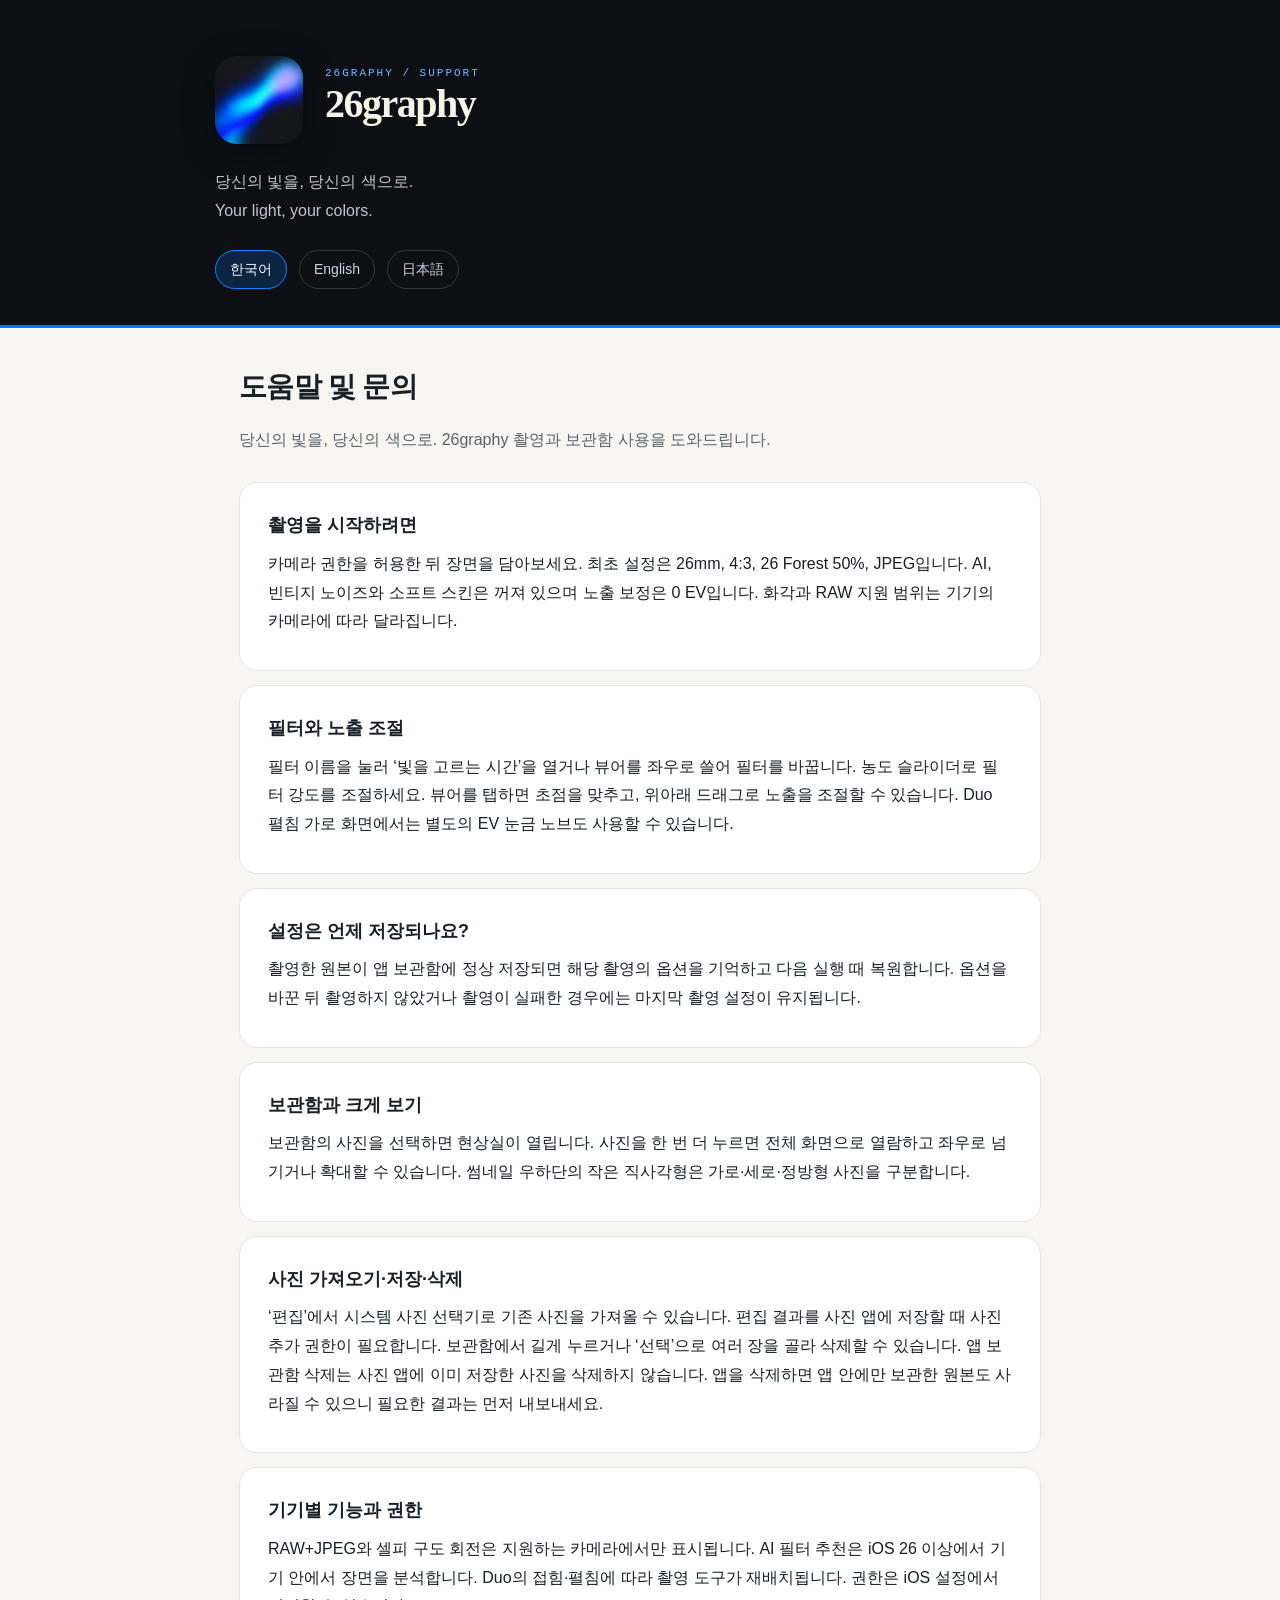
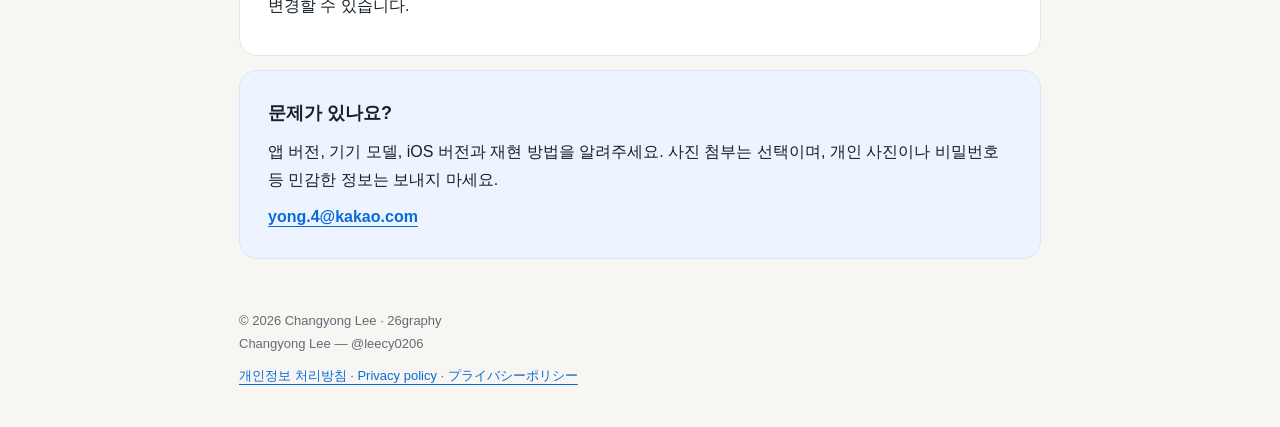
==== index.html @ 50c59bfd "Publish 26graphy support and privacy pages with app icon" ====
<!doctype html><html lang="ko"><head><meta charset="utf-8"><meta name="viewport" content="width=device-width,initial-scale=1"><title>26graphy — 지원 · Support · サポート</title><meta name="description" content="Official 26graphy camera support and privacy information."><link rel="icon" href="app-icon.png"><link rel="stylesheet" href="style.css"></head><body><header><div><div class="identity"><img src="app-icon.png" alt="26graphy 앱 아이콘" width="88" height="88"><div><div class="eyebrow">26GRAPHY / SUPPORT</div><h1>26graphy</h1></div></div><p class="tagline">당신의 빛을, 당신의 색으로.<br>Your light, your colors.</p><nav aria-label="Language"><a href="#ko">한국어</a><a href="#en">English</a><a href="#ja">日本語</a></nav></div></header><main><section data-lang="ko" lang="ko"><h2>도움말 및 문의</h2><p class="intro">당신의 빛을, 당신의 색으로. 26graphy 촬영과 보관함 사용을 도와드립니다.</p><div class="article"><h3>촬영을 시작하려면</h3><p>카메라 권한을 허용한 뒤 장면을 담아보세요. 최초 설정은 26mm, 4:3, 26 Forest 50%, JPEG입니다. AI, 빈티지 노이즈와 소프트 스킨은 꺼져 있으며 노출 보정은 0 EV입니다. 화각과 RAW 지원 범위는 기기의 카메라에 따라 달라집니다.</p></div><div class="article"><h3>필터와 노출 조절</h3><p>필터 이름을 눌러 ‘빛을 고르는 시간’을 열거나 뷰어를 좌우로 쓸어 필터를 바꿉니다. 농도 슬라이더로 필터 강도를 조절하세요. 뷰어를 탭하면 초점을 맞추고, 위아래 드래그로 노출을 조절할 수 있습니다. Duo 펼침 가로 화면에서는 별도의 EV 눈금 노브도 사용할 수 있습니다.</p></div><div class="article"><h3>설정은 언제 저장되나요?</h3><p>촬영한 원본이 앱 보관함에 정상 저장되면 해당 촬영의 옵션을 기억하고 다음 실행 때 복원합니다. 옵션을 바꾼 뒤 촬영하지 않았거나 촬영이 실패한 경우에는 마지막 촬영 설정이 유지됩니다.</p></div><div class="article"><h3>보관함과 크게 보기</h3><p>보관함의 사진을 선택하면 현상실이 열립니다. 사진을 한 번 더 누르면 전체 화면으로 열람하고 좌우로 넘기거나 확대할 수 있습니다. 썸네일 우하단의 작은 직사각형은 가로·세로·정방형 사진을 구분합니다.</p></div><div class="article"><h3>사진 가져오기·저장·삭제</h3><p>‘편집’에서 시스템 사진 선택기로 기존 사진을 가져올 수 있습니다. 편집 결과를 사진 앱에 저장할 때 사진 추가 권한이 필요합니다. 보관함에서 길게 누르거나 ‘선택’으로 여러 장을 골라 삭제할 수 있습니다. 앱 보관함 삭제는 사진 앱에 이미 저장한 사진을 삭제하지 않습니다. 앱을 삭제하면 앱 안에만 보관한 원본도 사라질 수 있으니 필요한 결과는 먼저 내보내세요.</p></div><div class="article"><h3>기기별 기능과 권한</h3><p>RAW+JPEG와 셀피 구도 회전은 지원하는 카메라에서만 표시됩니다. AI 필터 추천은 iOS 26 이상에서 기기 안에서 장면을 분석합니다. Duo의 접힘·펼침에 따라 촬영 도구가 재배치됩니다. 권한은 iOS 설정에서 변경할 수 있습니다.</p></div><div class="article contact"><h3>문제가 있나요?</h3><p>앱 버전, 기기 모델, iOS 버전과 재현 방법을 알려주세요. 사진 첨부는 선택이며, 개인 사진이나 비밀번호 등 민감한 정보는 보내지 마세요.</p><a href="mailto:yong.4@kakao.com?subject=26graphy%20Support">yong.4@kakao.com</a></div></section><section data-lang="en" lang="en"><h2>Help & support</h2><p class="intro">Your light, your colors. Help with the 26graphy camera and library.</p><div class="article"><h3>Start shooting</h3><p>Allow camera access to begin. First-launch settings are 26mm, 4:3, 26 Forest at 50%, JPEG and 0 EV. AI, vintage noise and soft skin are off. Available focal lengths and RAW support depend on the camera.</p></div><div class="article"><h3>Filters and exposure</h3><p>Tap the filter name to open the film library, or swipe left and right across the viewfinder to change filters. Adjust filter strength with the slider. Tap to focus and drag vertically to adjust exposure. The unfolded Duo landscape layout also has a dedicated EV scale.</p></div><div class="article"><h3>When are settings saved?</h3><p>Options are remembered after a captured original is successfully stored in the app library, and restored at the next launch. Changing options without a successful capture does not replace the last captured settings.</p></div><div class="article"><h3>Library and full-screen viewing</h3><p>Select a photo to open the editor, then tap the photo again for full-screen viewing. Swipe between photos and zoom in. The small rectangle at the bottom right of each thumbnail indicates landscape, portrait or square orientation.</p></div><div class="article"><h3>Import, save and delete</h3><p>Use Edit to import an existing image with the system photo picker. Saving a result to Photos requires add-only photo permission. Long-press a library item or select multiple photos to delete them from the app. This does not remove copies already saved to Photos. Export photos you want to keep before deleting the app, as app-only originals may be removed.</p></div><div class="article"><h3>Device features and permissions</h3><p>RAW+JPEG and selfie framing rotation appear only on supported cameras. AI filter suggestions require iOS 26 or later and analyze the scene on your device. Duo controls adapt to folded and unfolded layouts. You can change permissions in iOS Settings.</p></div><div class="article contact"><h3>Need help?</h3><p>Email your app version, device model, iOS version and steps to reproduce the issue. Attachments are optional. Do not send private photos, passwords or other sensitive information.</p><a href="mailto:yong.4@kakao.com?subject=26graphy%20Support">yong.4@kakao.com</a></div></section><section data-lang="ja" lang="ja"><h2>ヘルプ・お問い合わせ</h2><p class="intro">あなたの光を、あなたの色に。26graphyの撮影と保管庫をご案内します。</p><div class="article"><h3>撮影を始める</h3><p>カメラへのアクセスを許可してください。初期設定は26mm、4:3、26 Forest 50%、JPEG、0 EVです。AI・ビンテージノイズ・ソフトスキンはオフです。焦点距離とRAW対応はカメラによって異なります。</p></div><div class="article"><h3>フィルターと露出</h3><p>フィルター名をタップして選択画面を開くか、ビューファインダーを左右にスワイプして変更します。スライダーで強度を調節できます。タップでピントを合わせ、上下のドラッグで露出を調節します。Duoの展開時の横向き画面には専用EV目盛りも表示されます。</p></div><div class="article"><h3>設定の保存</h3><p>撮影したオリジナルがアプリの保管庫に正常に保存されると、その撮影の設定を記憶し、次回起動時に復元します。撮影せずに変更した設定や撮影に失敗した場合は、最後に保存された撮影設定を維持します。</p></div><div class="article"><h3>保管庫と全画面表示</h3><p>写真を選択すると編集画面が開きます。写真をもう一度タップすると全画面表示になり、左右にスワイプして閲覧したり拡大できます。サムネイル右下の小さな四角形は、横向き・縦向き・正方形を示します。</p></div><div class="article"><h3>読み込み・保存・削除</h3><p>「編集」からシステムの写真ピッカーを使って写真を読み込みます。写真アプリに保存する際は写真追加の権限が必要です。長押しや複数選択で保管庫から削除できます。写真アプリに保存済みのコピーは削除されません。アプリを削除するとアプリ内のみの原本は失われる場合があるため、必要な写真は先に書き出してください。</p></div><div class="article"><h3>機能とアクセス権</h3><p>RAW+JPEGと自撮りの構図回転は対応カメラのみで表示されます。AIフィルター提案はiOS 26以降で利用でき、端末内で解析します。Duoは折りたたみ状態に合わせて操作部を配置します。権限はiOSの設定で変更できます。</p></div><div class="article contact"><h3>お問い合わせ</h3><p>アプリのバージョン、端末モデル、iOSのバージョン、再現手順をお知らせください。添付は任意です。個人の写真、パスワードなどの機密情報は送らないでください。</p><a href="mailto:yong.4@kakao.com?subject=26graphy%20Support">yong.4@kakao.com</a></div></section></main><footer>© 2026 Changyong Lee · 26graphy<br>Changyong Lee — @leecy0206<br><a data-local-link="privacy.html" href="privacy.html#ko">개인정보 처리방침 · Privacy policy · プライバシーポリシー</a></footer><script src="language.js"></script></body></html>
---- style.css ----
*{box-sizing:border-box}html{scroll-behavior:smooth}body{margin:0;background:#f7f6f2;color:#172027;font:16px/1.8 -apple-system,BlinkMacSystemFont,"Segoe UI",sans-serif}a{color:#086bdb;text-underline-offset:4px}header{background:#0c1015;color:#f5f2e8;padding:56px 24px 36px;border-bottom:3px solid #007aff}header>div,main,footer{max-width:850px;margin:auto}.identity{display:flex;align-items:center;gap:22px}.identity img{width:88px;height:88px;border-radius:22px;box-shadow:0 8px 32px #0007}h1{font:600 40px/1.15 Georgia,serif;margin:0 0 8px;letter-spacing:-1.5px}.eyebrow{font:11px/1.5 ui-monospace,monospace;letter-spacing:2px;color:#79b8ff}.tagline{margin:24px 0;color:#bdc7d1}nav{display:flex;gap:12px;flex-wrap:wrap}nav a{padding:6px 14px;color:#c9d5e2;border:1px solid #ffffff28;border-radius:24px;text-decoration:none;font-size:14px}nav a[aria-current=true]{color:white;border-color:#1581ff;background:#007aff30}main{padding:32px 24px 12px}section{scroll-margin-top:20px}h2{font-size:28px;letter-spacing:-.7px;line-height:1.35;margin:8px 0 20px}h3{font-size:18px;margin:0 0 8px}p{margin:8px 0}.intro{color:#59636c;margin-bottom:28px}.article{background:#fff;border:1px solid #e4e6e8;border-radius:18px;padding:26px 28px;margin:14px 0}.contact{background:#edf4ff;border-color:#d5e5ff}.contact a{font-weight:600;overflow-wrap:anywhere}.note{font-size:14px;color:#64717c}.back{display:inline-block;margin-top:24px}footer{padding:24px 24px 40px;font-size:13px;color:#626c75}footer a{display:inline-block;margin-top:8px}a:focus-visible{outline:3px solid #007aff;outline-offset:4px}[hidden]{display:none!important}@media(max-width:520px){header{padding:36px 22px 28px}.identity{gap:16px}.identity img{width:72px;height:72px;border-radius:18px}h1{font-size:34px}main{padding:24px 16px}.article{padding:23px 21px}h2{font-size:25px}}@media(prefers-reduced-motion:reduce){html{scroll-behavior:auto}}
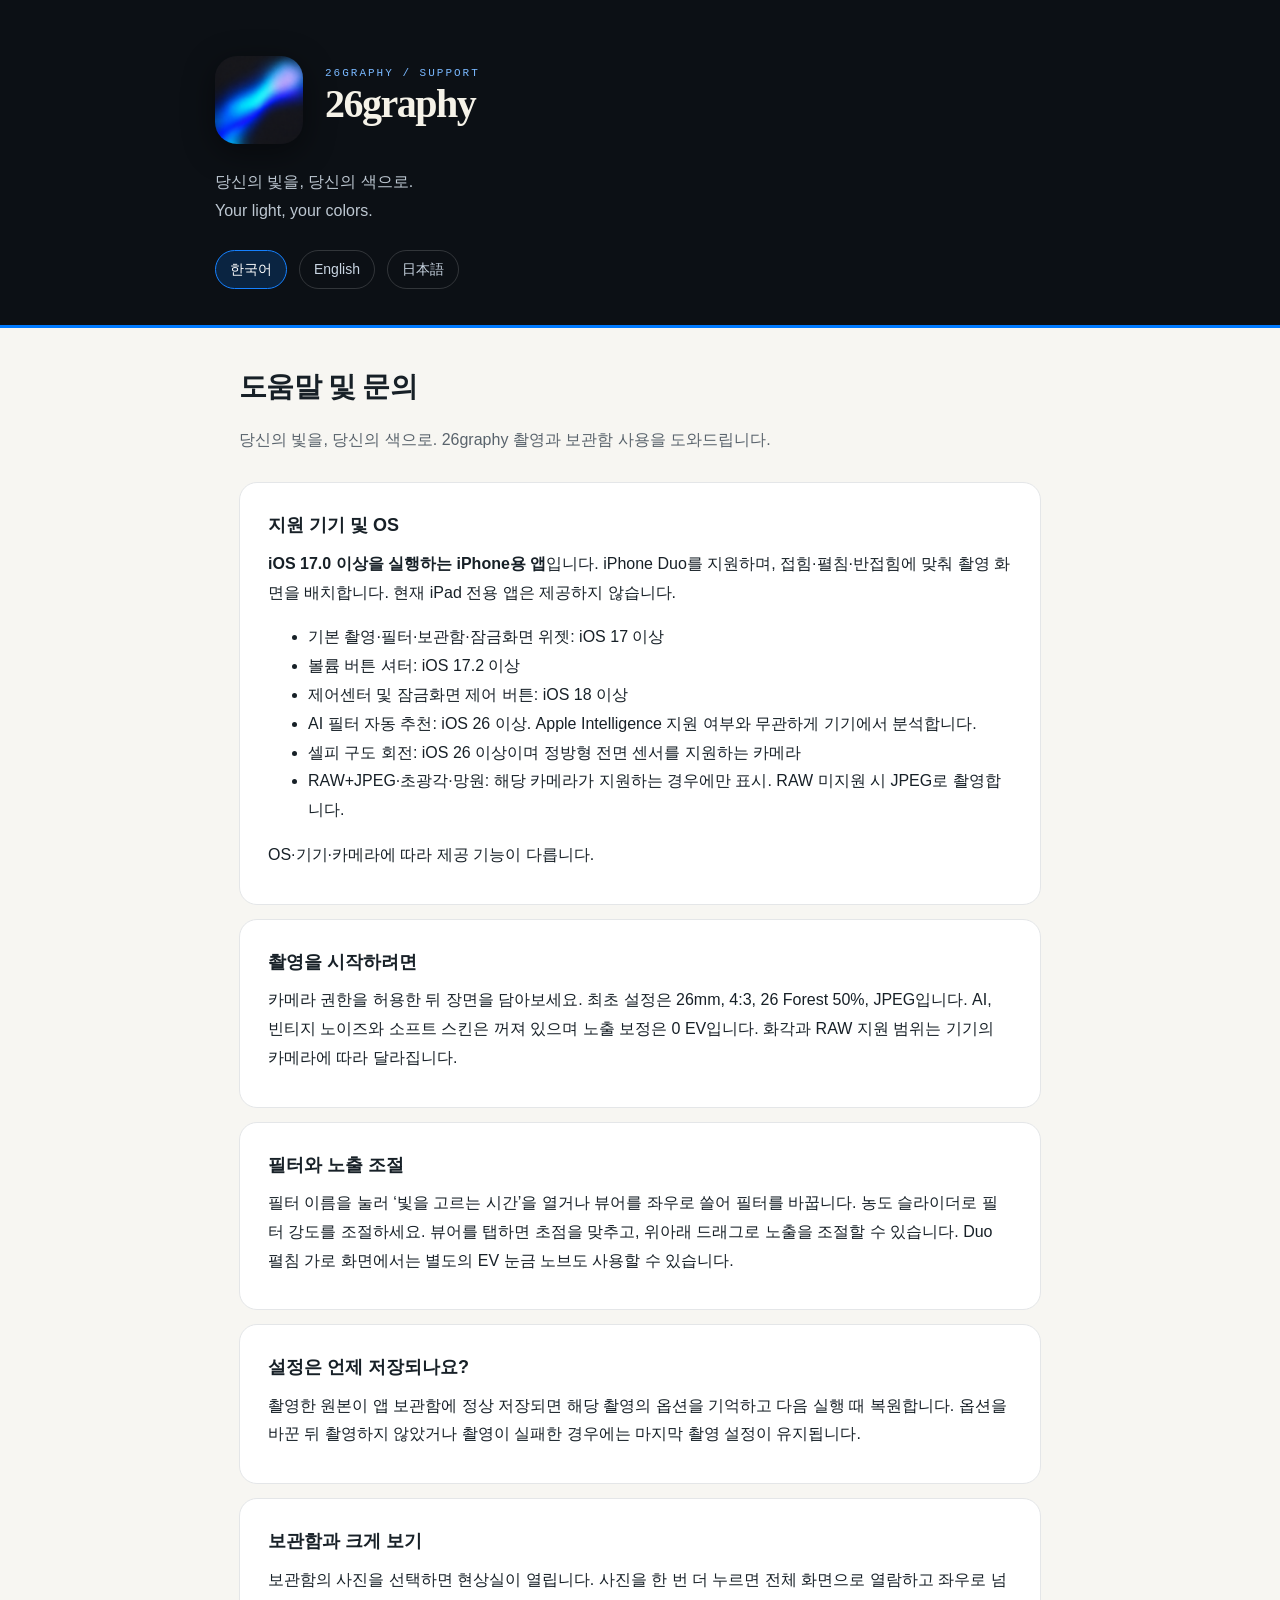
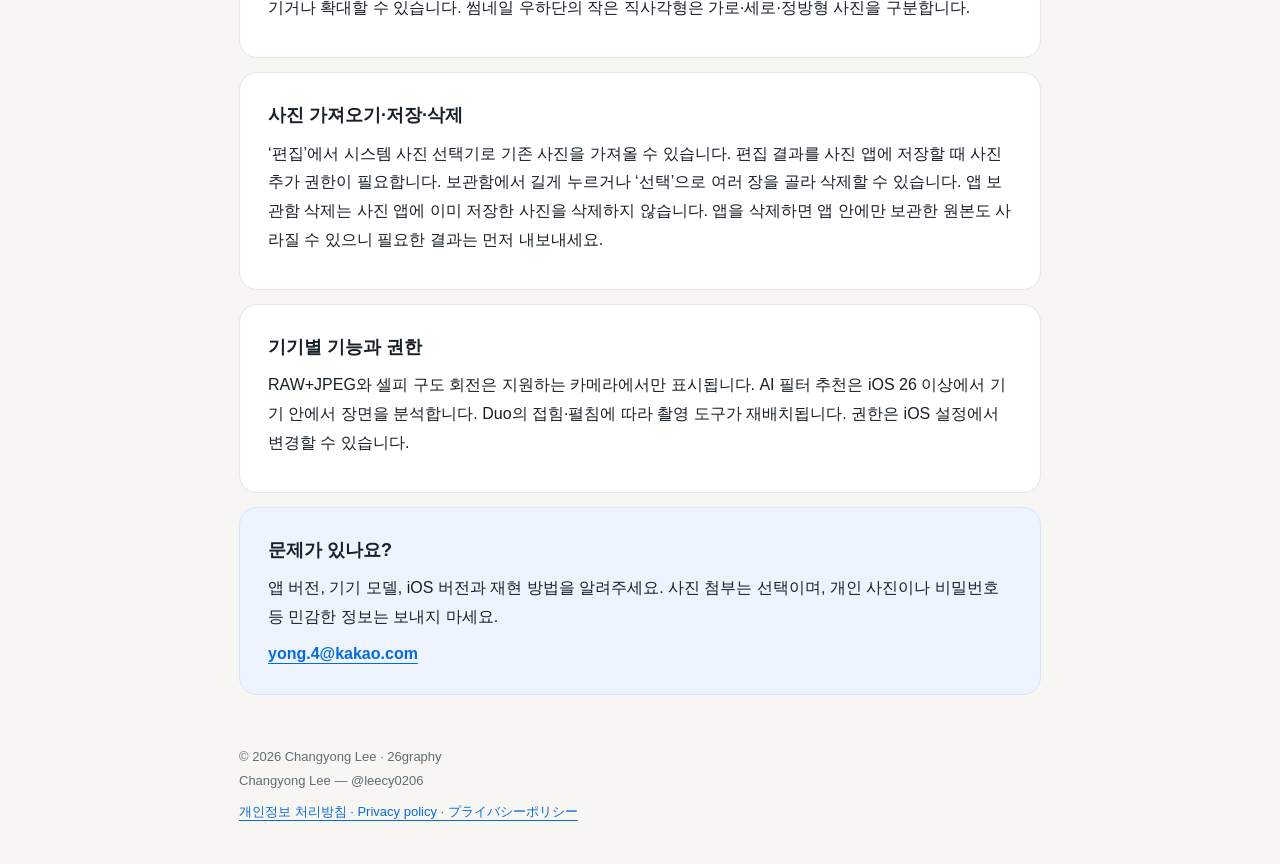
==== commit ff16239e: "Document supported iPhone devices, OS and feature requirements" ====
--- a/index.html
+++ b/index.html
@@ -1 +1 @@
-<!doctype html><html lang="ko"><head><meta charset="utf-8"><meta name="viewport" content="width=device-width,initial-scale=1"><title>26graphy — 지원 · Support · サポート</title><meta name="description" content="Official 26graphy camera support and privacy information."><link rel="icon" href="app-icon.png"><link rel="stylesheet" href="style.css"></head><body><header><div><div class="identity"><img src="app-icon.png" alt="26graphy 앱 아이콘" width="88" height="88"><div><div class="eyebrow">26GRAPHY / SUPPORT</div><h1>26graphy</h1></div></div><p class="tagline">당신의 빛을, 당신의 색으로.<br>Your light, your colors.</p><nav aria-label="Language"><a href="#ko">한국어</a><a href="#en">English</a><a href="#ja">日本語</a></nav></div></header><main><section data-lang="ko" lang="ko"><h2>도움말 및 문의</h2><p class="intro">당신의 빛을, 당신의 색으로. 26graphy 촬영과 보관함 사용을 도와드립니다.</p><div class="article"><h3>촬영을 시작하려면</h3><p>카메라 권한을 허용한 뒤 장면을 담아보세요. 최초 설정은 26mm, 4:3, 26 Forest 50%, JPEG입니다. AI, 빈티지 노이즈와 소프트 스킨은 꺼져 있으며 노출 보정은 0 EV입니다. 화각과 RAW 지원 범위는 기기의 카메라에 따라 달라집니다.</p></div><div class="article"><h3>필터와 노출 조절</h3><p>필터 이름을 눌러 ‘빛을 고르는 시간’을 열거나 뷰어를 좌우로 쓸어 필터를 바꿉니다. 농도 슬라이더로 필터 강도를 조절하세요. 뷰어를 탭하면 초점을 맞추고, 위아래 드래그로 노출을 조절할 수 있습니다. Duo 펼침 가로 화면에서는 별도의 EV 눈금 노브도 사용할 수 있습니다.</p></div><div class="article"><h3>설정은 언제 저장되나요?</h3><p>촬영한 원본이 앱 보관함에 정상 저장되면 해당 촬영의 옵션을 기억하고 다음 실행 때 복원합니다. 옵션을 바꾼 뒤 촬영하지 않았거나 촬영이 실패한 경우에는 마지막 촬영 설정이 유지됩니다.</p></div><div class="article"><h3>보관함과 크게 보기</h3><p>보관함의 사진을 선택하면 현상실이 열립니다. 사진을 한 번 더 누르면 전체 화면으로 열람하고 좌우로 넘기거나 확대할 수 있습니다. 썸네일 우하단의 작은 직사각형은 가로·세로·정방형 사진을 구분합니다.</p></div><div class="article"><h3>사진 가져오기·저장·삭제</h3><p>‘편집’에서 시스템 사진 선택기로 기존 사진을 가져올 수 있습니다. 편집 결과를 사진 앱에 저장할 때 사진 추가 권한이 필요합니다. 보관함에서 길게 누르거나 ‘선택’으로 여러 장을 골라 삭제할 수 있습니다. 앱 보관함 삭제는 사진 앱에 이미 저장한 사진을 삭제하지 않습니다. 앱을 삭제하면 앱 안에만 보관한 원본도 사라질 수 있으니 필요한 결과는 먼저 내보내세요.</p></div><div class="article"><h3>기기별 기능과 권한</h3><p>RAW+JPEG와 셀피 구도 회전은 지원하는 카메라에서만 표시됩니다. AI 필터 추천은 iOS 26 이상에서 기기 안에서 장면을 분석합니다. Duo의 접힘·펼침에 따라 촬영 도구가 재배치됩니다. 권한은 iOS 설정에서 변경할 수 있습니다.</p></div><div class="article contact"><h3>문제가 있나요?</h3><p>앱 버전, 기기 모델, iOS 버전과 재현 방법을 알려주세요. 사진 첨부는 선택이며, 개인 사진이나 비밀번호 등 민감한 정보는 보내지 마세요.</p><a href="mailto:yong.4@kakao.com?subject=26graphy%20Support">yong.4@kakao.com</a></div></section><section data-lang="en" lang="en"><h2>Help & support</h2><p class="intro">Your light, your colors. Help with the 26graphy camera and library.</p><div class="article"><h3>Start shooting</h3><p>Allow camera access to begin. First-launch settings are 26mm, 4:3, 26 Forest at 50%, JPEG and 0 EV. AI, vintage noise and soft skin are off. Available focal lengths and RAW support depend on the camera.</p></div><div class="article"><h3>Filters and exposure</h3><p>Tap the filter name to open the film library, or swipe left and right across the viewfinder to change filters. Adjust filter strength with the slider. Tap to focus and drag vertically to adjust exposure. The unfolded Duo landscape layout also has a dedicated EV scale.</p></div><div class="article"><h3>When are settings saved?</h3><p>Options are remembered after a captured original is successfully stored in the app library, and restored at the next launch. Changing options without a successful capture does not replace the last captured settings.</p></div><div class="article"><h3>Library and full-screen viewing</h3><p>Select a photo to open the editor, then tap the photo again for full-screen viewing. Swipe between photos and zoom in. The small rectangle at the bottom right of each thumbnail indicates landscape, portrait or square orientation.</p></div><div class="article"><h3>Import, save and delete</h3><p>Use Edit to import an existing image with the system photo picker. Saving a result to Photos requires add-only photo permission. Long-press a library item or select multiple photos to delete them from the app. This does not remove copies already saved to Photos. Export photos you want to keep before deleting the app, as app-only originals may be removed.</p></div><div class="article"><h3>Device features and permissions</h3><p>RAW+JPEG and selfie framing rotation appear only on supported cameras. AI filter suggestions require iOS 26 or later and analyze the scene on your device. Duo controls adapt to folded and unfolded layouts. You can change permissions in iOS Settings.</p></div><div class="article contact"><h3>Need help?</h3><p>Email your app version, device model, iOS version and steps to reproduce the issue. Attachments are optional. Do not send private photos, passwords or other sensitive information.</p><a href="mailto:yong.4@kakao.com?subject=26graphy%20Support">yong.4@kakao.com</a></div></section><section data-lang="ja" lang="ja"><h2>ヘルプ・お問い合わせ</h2><p class="intro">あなたの光を、あなたの色に。26graphyの撮影と保管庫をご案内します。</p><div class="article"><h3>撮影を始める</h3><p>カメラへのアクセスを許可してください。初期設定は26mm、4:3、26 Forest 50%、JPEG、0 EVです。AI・ビンテージノイズ・ソフトスキンはオフです。焦点距離とRAW対応はカメラによって異なります。</p></div><div class="article"><h3>フィルターと露出</h3><p>フィルター名をタップして選択画面を開くか、ビューファインダーを左右にスワイプして変更します。スライダーで強度を調節できます。タップでピントを合わせ、上下のドラッグで露出を調節します。Duoの展開時の横向き画面には専用EV目盛りも表示されます。</p></div><div class="article"><h3>設定の保存</h3><p>撮影したオリジナルがアプリの保管庫に正常に保存されると、その撮影の設定を記憶し、次回起動時に復元します。撮影せずに変更した設定や撮影に失敗した場合は、最後に保存された撮影設定を維持します。</p></div><div class="article"><h3>保管庫と全画面表示</h3><p>写真を選択すると編集画面が開きます。写真をもう一度タップすると全画面表示になり、左右にスワイプして閲覧したり拡大できます。サムネイル右下の小さな四角形は、横向き・縦向き・正方形を示します。</p></div><div class="article"><h3>読み込み・保存・削除</h3><p>「編集」からシステムの写真ピッカーを使って写真を読み込みます。写真アプリに保存する際は写真追加の権限が必要です。長押しや複数選択で保管庫から削除できます。写真アプリに保存済みのコピーは削除されません。アプリを削除するとアプリ内のみの原本は失われる場合があるため、必要な写真は先に書き出してください。</p></div><div class="article"><h3>機能とアクセス権</h3><p>RAW+JPEGと自撮りの構図回転は対応カメラのみで表示されます。AIフィルター提案はiOS 26以降で利用でき、端末内で解析します。Duoは折りたたみ状態に合わせて操作部を配置します。権限はiOSの設定で変更できます。</p></div><div class="article contact"><h3>お問い合わせ</h3><p>アプリのバージョン、端末モデル、iOSのバージョン、再現手順をお知らせください。添付は任意です。個人の写真、パスワードなどの機密情報は送らないでください。</p><a href="mailto:yong.4@kakao.com?subject=26graphy%20Support">yong.4@kakao.com</a></div></section></main><footer>© 2026 Changyong Lee · 26graphy<br>Changyong Lee — @leecy0206<br><a data-local-link="privacy.html" href="privacy.html#ko">개인정보 처리방침 · Privacy policy · プライバシーポリシー</a></footer><script src="language.js"></script></body></html>+<!doctype html><html lang="ko"><head><meta charset="utf-8"><meta name="viewport" content="width=device-width,initial-scale=1"><title>26graphy — 지원 · Support · サポート</title><meta name="description" content="Official 26graphy camera support and privacy information."><link rel="icon" href="app-icon.png"><link rel="stylesheet" href="style.css"></head><body><header><div><div class="identity"><img src="app-icon.png" alt="26graphy 앱 아이콘" width="88" height="88"><div><div class="eyebrow">26GRAPHY / SUPPORT</div><h1>26graphy</h1></div></div><p class="tagline">당신의 빛을, 당신의 색으로.<br>Your light, your colors.</p><nav aria-label="Language"><a href="#ko">한국어</a><a href="#en">English</a><a href="#ja">日本語</a></nav></div></header><main><section data-lang="ko" lang="ko"><h2>도움말 및 문의</h2><p class="intro">당신의 빛을, 당신의 색으로. 26graphy 촬영과 보관함 사용을 도와드립니다.</p><div class="article"><h3>지원 기기 및 OS</h3><p><strong>iOS 17.0 이상을 실행하는 iPhone용 앱</strong>입니다. iPhone Duo를 지원하며, 접힘·펼침·반접힘에 맞춰 촬영 화면을 배치합니다. 현재 iPad 전용 앱은 제공하지 않습니다.</p><ul><li>기본 촬영·필터·보관함·잠금화면 위젯: iOS 17 이상</li><li>볼륨 버튼 셔터: iOS 17.2 이상</li><li>제어센터 및 잠금화면 제어 버튼: iOS 18 이상</li><li>AI 필터 자동 추천: iOS 26 이상. Apple Intelligence 지원 여부와 무관하게 기기에서 분석합니다.</li><li>셀피 구도 회전: iOS 26 이상이며 정방형 전면 센서를 지원하는 카메라</li><li>RAW+JPEG·초광각·망원: 해당 카메라가 지원하는 경우에만 표시. RAW 미지원 시 JPEG로 촬영합니다.</li></ul><p>OS·기기·카메라에 따라 제공 기능이 다릅니다.</p></div><div class="article"><h3>촬영을 시작하려면</h3><p>카메라 권한을 허용한 뒤 장면을 담아보세요. 최초 설정은 26mm, 4:3, 26 Forest 50%, JPEG입니다. AI, 빈티지 노이즈와 소프트 스킨은 꺼져 있으며 노출 보정은 0 EV입니다. 화각과 RAW 지원 범위는 기기의 카메라에 따라 달라집니다.</p></div><div class="article"><h3>필터와 노출 조절</h3><p>필터 이름을 눌러 ‘빛을 고르는 시간’을 열거나 뷰어를 좌우로 쓸어 필터를 바꿉니다. 농도 슬라이더로 필터 강도를 조절하세요. 뷰어를 탭하면 초점을 맞추고, 위아래 드래그로 노출을 조절할 수 있습니다. Duo 펼침 가로 화면에서는 별도의 EV 눈금 노브도 사용할 수 있습니다.</p></div><div class="article"><h3>설정은 언제 저장되나요?</h3><p>촬영한 원본이 앱 보관함에 정상 저장되면 해당 촬영의 옵션을 기억하고 다음 실행 때 복원합니다. 옵션을 바꾼 뒤 촬영하지 않았거나 촬영이 실패한 경우에는 마지막 촬영 설정이 유지됩니다.</p></div><div class="article"><h3>보관함과 크게 보기</h3><p>보관함의 사진을 선택하면 현상실이 열립니다. 사진을 한 번 더 누르면 전체 화면으로 열람하고 좌우로 넘기거나 확대할 수 있습니다. 썸네일 우하단의 작은 직사각형은 가로·세로·정방형 사진을 구분합니다.</p></div><div class="article"><h3>사진 가져오기·저장·삭제</h3><p>‘편집’에서 시스템 사진 선택기로 기존 사진을 가져올 수 있습니다. 편집 결과를 사진 앱에 저장할 때 사진 추가 권한이 필요합니다. 보관함에서 길게 누르거나 ‘선택’으로 여러 장을 골라 삭제할 수 있습니다. 앱 보관함 삭제는 사진 앱에 이미 저장한 사진을 삭제하지 않습니다. 앱을 삭제하면 앱 안에만 보관한 원본도 사라질 수 있으니 필요한 결과는 먼저 내보내세요.</p></div><div class="article"><h3>기기별 기능과 권한</h3><p>RAW+JPEG와 셀피 구도 회전은 지원하는 카메라에서만 표시됩니다. AI 필터 추천은 iOS 26 이상에서 기기 안에서 장면을 분석합니다. Duo의 접힘·펼침에 따라 촬영 도구가 재배치됩니다. 권한은 iOS 설정에서 변경할 수 있습니다.</p></div><div class="article contact"><h3>문제가 있나요?</h3><p>앱 버전, 기기 모델, iOS 버전과 재현 방법을 알려주세요. 사진 첨부는 선택이며, 개인 사진이나 비밀번호 등 민감한 정보는 보내지 마세요.</p><a href="mailto:yong.4@kakao.com?subject=26graphy%20Support">yong.4@kakao.com</a></div></section><section data-lang="en" lang="en"><h2>Help & support</h2><p class="intro">Your light, your colors. Help with the 26graphy camera and library.</p><div class="article"><h3>Supported devices & OS</h3><p><strong>For iPhone running iOS 17.0 or later.</strong> iPhone Duo is supported, with layouts for folded, unfolded and partially folded states. A dedicated iPad app is not currently available.</p><ul><li>Camera, filters, library and Lock Screen widgets: iOS 17 or later</li><li>Volume-button shutter: iOS 17.2 or later</li><li>Control Center and Lock Screen controls: iOS 18 or later</li><li>AI filter suggestions: iOS 26 or later; on-device analysis does not require Apple Intelligence.</li><li>Selfie framing rotation: iOS 26 or later and a supported square front camera sensor</li><li>RAW+JPEG, ultra-wide and telephoto options: supported cameras only. JPEG is used when RAW is unavailable.</li></ul><p>Features vary by OS, device and camera.</p></div><div class="article"><h3>Start shooting</h3><p>Allow camera access to begin. First-launch settings are 26mm, 4:3, 26 Forest at 50%, JPEG and 0 EV. AI, vintage noise and soft skin are off. Available focal lengths and RAW support depend on the camera.</p></div><div class="article"><h3>Filters and exposure</h3><p>Tap the filter name to open the film library, or swipe left and right across the viewfinder to change filters. Adjust filter strength with the slider. Tap to focus and drag vertically to adjust exposure. The unfolded Duo landscape layout also has a dedicated EV scale.</p></div><div class="article"><h3>When are settings saved?</h3><p>Options are remembered after a captured original is successfully stored in the app library, and restored at the next launch. Changing options without a successful capture does not replace the last captured settings.</p></div><div class="article"><h3>Library and full-screen viewing</h3><p>Select a photo to open the editor, then tap the photo again for full-screen viewing. Swipe between photos and zoom in. The small rectangle at the bottom right of each thumbnail indicates landscape, portrait or square orientation.</p></div><div class="article"><h3>Import, save and delete</h3><p>Use Edit to import an existing image with the system photo picker. Saving a result to Photos requires add-only photo permission. Long-press a library item or select multiple photos to delete them from the app. This does not remove copies already saved to Photos. Export photos you want to keep before deleting the app, as app-only originals may be removed.</p></div><div class="article"><h3>Device features and permissions</h3><p>RAW+JPEG and selfie framing rotation appear only on supported cameras. AI filter suggestions require iOS 26 or later and analyze the scene on your device. Duo controls adapt to folded and unfolded layouts. You can change permissions in iOS Settings.</p></div><div class="article contact"><h3>Need help?</h3><p>Email your app version, device model, iOS version and steps to reproduce the issue. Attachments are optional. Do not send private photos, passwords or other sensitive information.</p><a href="mailto:yong.4@kakao.com?subject=26graphy%20Support">yong.4@kakao.com</a></div></section><section data-lang="ja" lang="ja"><h2>ヘルプ・お問い合わせ</h2><p class="intro">あなたの光を、あなたの色に。26graphyの撮影と保管庫をご案内します。</p><div class="article"><h3>対応端末とOS</h3><p><strong>iOS 17.0以降のiPhone向けアプリ</strong>です。iPhone Duoの折りたたみ・展開・半開きに合わせて画面を配置します。現在、iPad専用アプリは提供していません。</p><ul><li>撮影・フィルター・保管庫・ロック画面ウィジェット：iOS 17以降</li><li>音量ボタンでの撮影：iOS 17.2以降</li><li>コントロールセンターとロック画面のコントロール：iOS 18以降</li><li>AIフィルター提案：iOS 26以降。Apple Intelligenceを必要とせず、端末内で解析します。</li><li>自撮りの構図回転：iOS 26以降と対応する正方形のフロントセンサー</li><li>RAW+JPEG・超広角・望遠：対応カメラのみ。RAW非対応ではJPEGで撮影します。</li></ul><p>機能はOS・端末・カメラによって異なります。</p></div><div class="article"><h3>撮影を始める</h3><p>カメラへのアクセスを許可してください。初期設定は26mm、4:3、26 Forest 50%、JPEG、0 EVです。AI・ビンテージノイズ・ソフトスキンはオフです。焦点距離とRAW対応はカメラによって異なります。</p></div><div class="article"><h3>フィルターと露出</h3><p>フィルター名をタップして選択画面を開くか、ビューファインダーを左右にスワイプして変更します。スライダーで強度を調節できます。タップでピントを合わせ、上下のドラッグで露出を調節します。Duoの展開時の横向き画面には専用EV目盛りも表示されます。</p></div><div class="article"><h3>設定の保存</h3><p>撮影したオリジナルがアプリの保管庫に正常に保存されると、その撮影の設定を記憶し、次回起動時に復元します。撮影せずに変更した設定や撮影に失敗した場合は、最後に保存された撮影設定を維持します。</p></div><div class="article"><h3>保管庫と全画面表示</h3><p>写真を選択すると編集画面が開きます。写真をもう一度タップすると全画面表示になり、左右にスワイプして閲覧したり拡大できます。サムネイル右下の小さな四角形は、横向き・縦向き・正方形を示します。</p></div><div class="article"><h3>読み込み・保存・削除</h3><p>「編集」からシステムの写真ピッカーを使って写真を読み込みます。写真アプリに保存する際は写真追加の権限が必要です。長押しや複数選択で保管庫から削除できます。写真アプリに保存済みのコピーは削除されません。アプリを削除するとアプリ内のみの原本は失われる場合があるため、必要な写真は先に書き出してください。</p></div><div class="article"><h3>機能とアクセス権</h3><p>RAW+JPEGと自撮りの構図回転は対応カメラのみで表示されます。AIフィルター提案はiOS 26以降で利用でき、端末内で解析します。Duoは折りたたみ状態に合わせて操作部を配置します。権限はiOSの設定で変更できます。</p></div><div class="article contact"><h3>お問い合わせ</h3><p>アプリのバージョン、端末モデル、iOSのバージョン、再現手順をお知らせください。添付は任意です。個人の写真、パスワードなどの機密情報は送らないでください。</p><a href="mailto:yong.4@kakao.com?subject=26graphy%20Support">yong.4@kakao.com</a></div></section></main><footer>© 2026 Changyong Lee · 26graphy<br>Changyong Lee — @leecy0206<br><a data-local-link="privacy.html" href="privacy.html#ko">개인정보 처리방침 · Privacy policy · プライバシーポリシー</a></footer><script src="language.js"></script></body></html>
